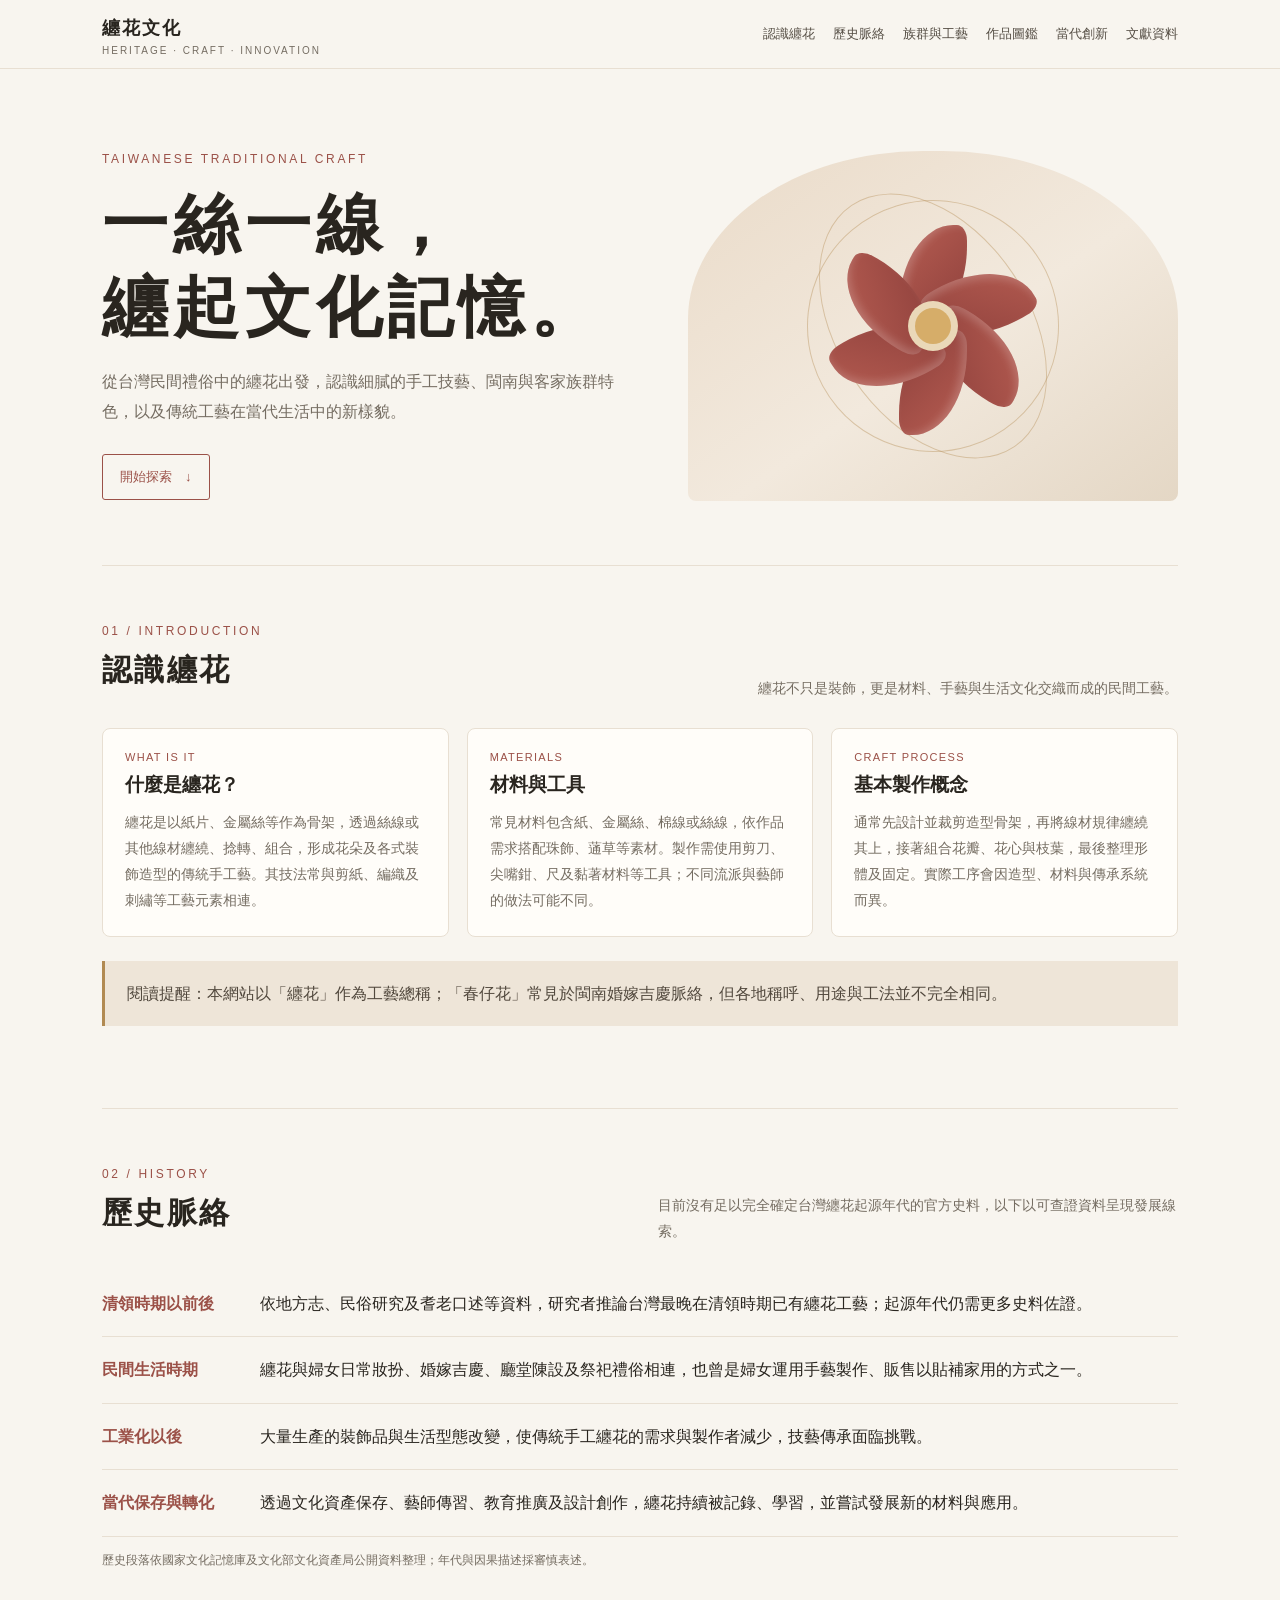
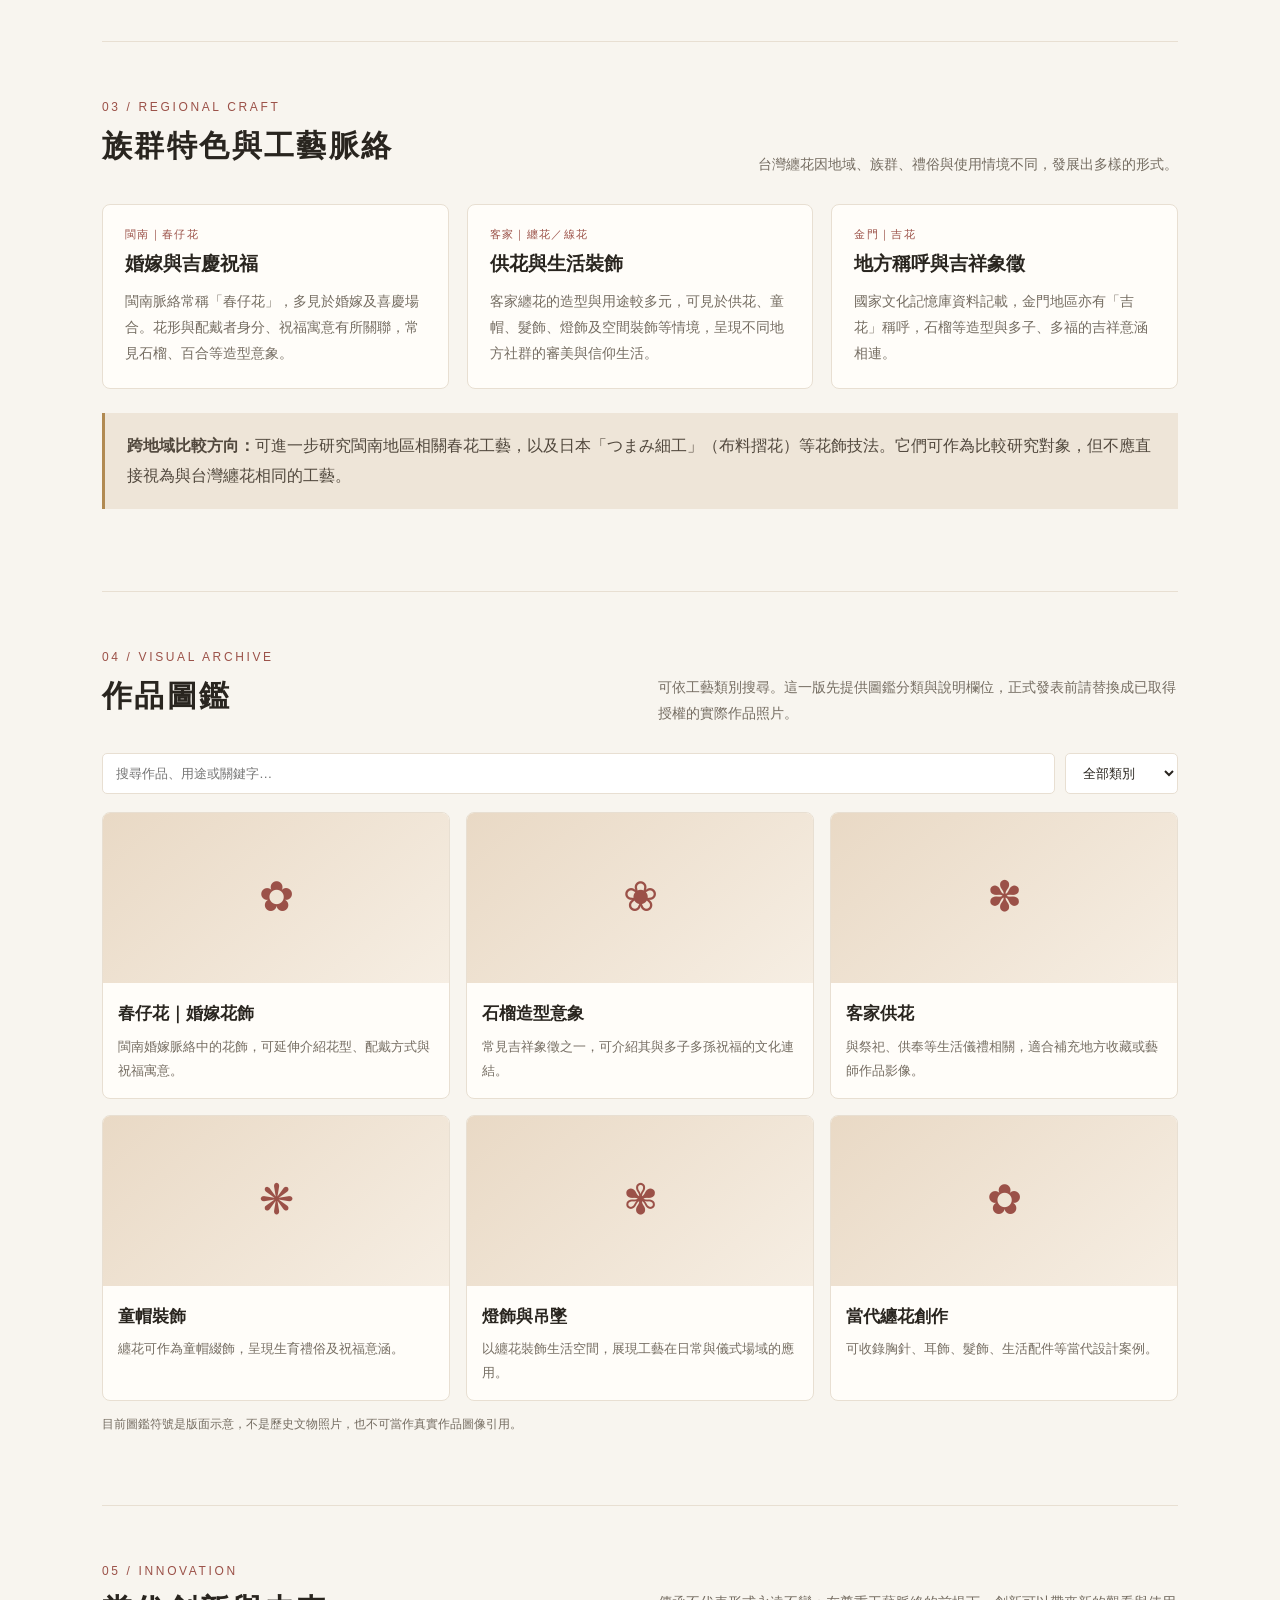
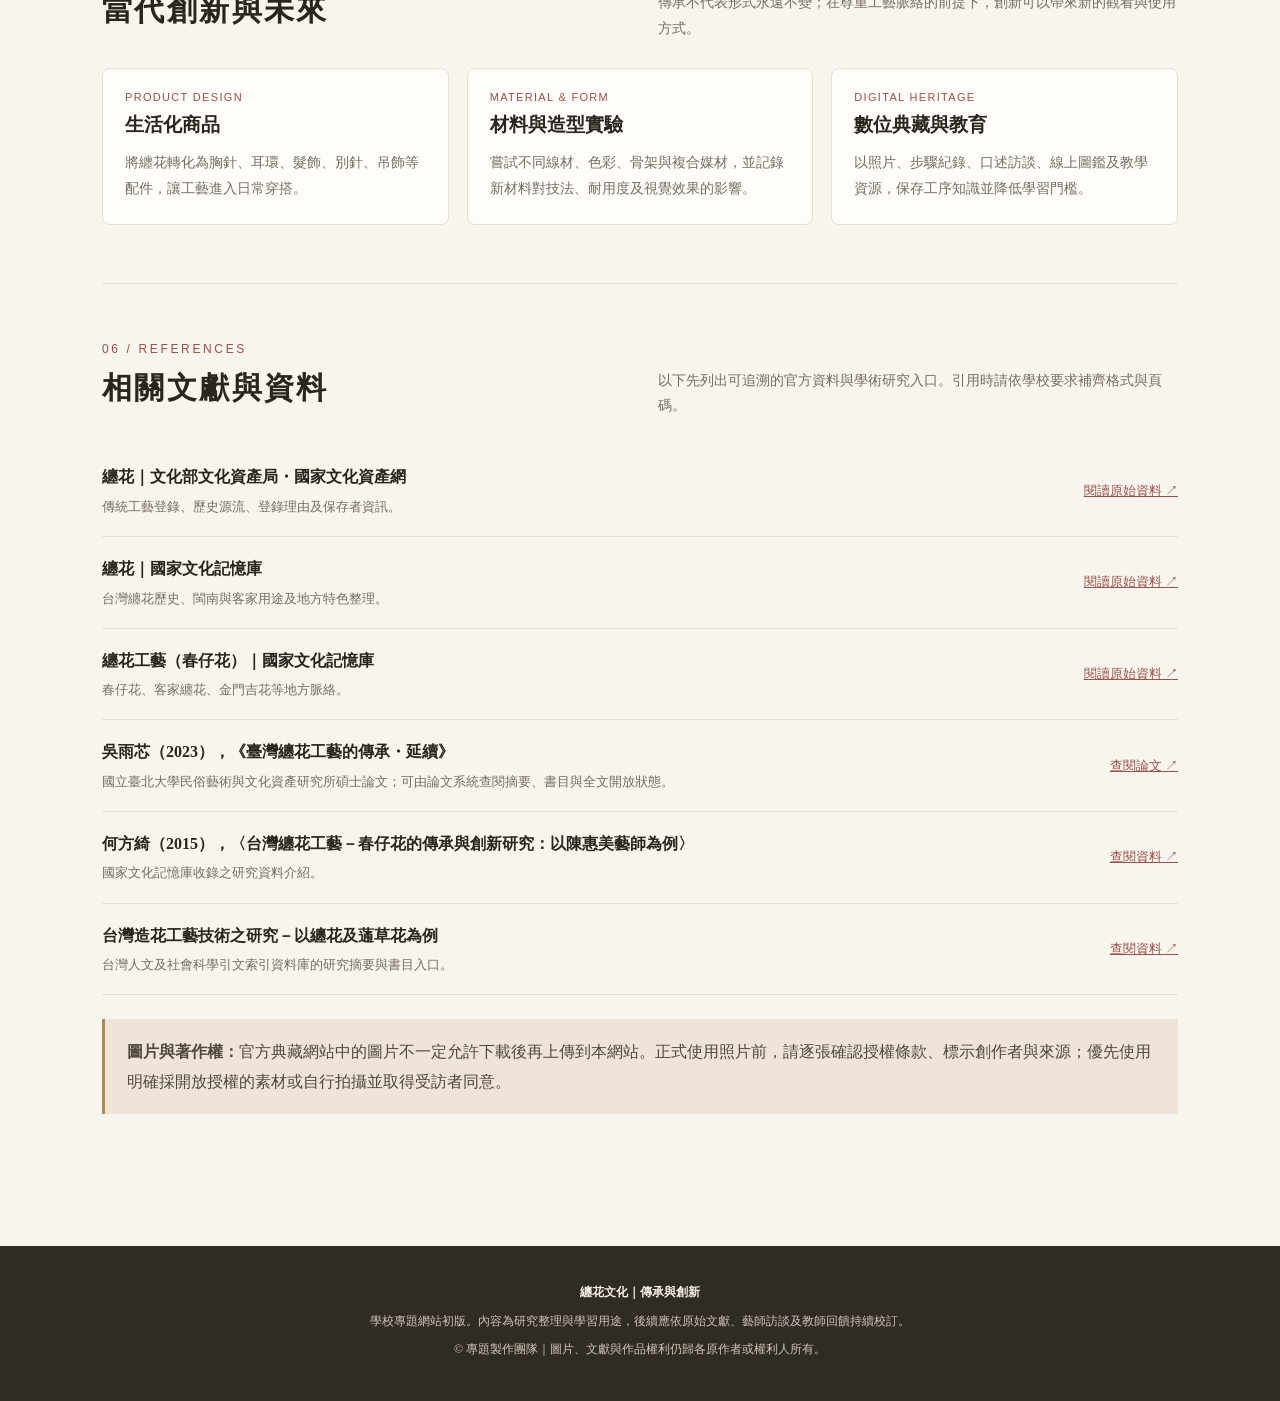
==== index.html @ de2c1e5a "Add files via upload" ====
<!DOCTYPE html>
<html lang="zh-Hant">
<head>
<meta charset="UTF-8">
<meta name="viewport" content="width=device-width, initial-scale=1">
<meta name="description" content="認識台灣纏花工藝：歷史、族群特色、工法、當代創新與研究文獻。">
<title>纏花文化｜傳承與創新</title>
<style>
:root{--ink:#29251f;--muted:#756d62;--paper:#f8f5ef;--card:#fffdf9;--line:#e8dfd2;--red:#9b5148;--gold:#b18a52;--sage:#78816b}
*{box-sizing:border-box}html{scroll-behavior:smooth}body{margin:0;background:var(--paper);color:var(--ink);font-family:"Noto Serif TC","PingFang TC","Microsoft JhengHei",serif;line-height:1.85}
a{color:inherit}header{position:sticky;top:0;background:#f8f5efed;backdrop-filter:blur(12px);border-bottom:1px solid var(--line);z-index:5}
.nav{max-width:1120px;margin:auto;padding:12px 22px;display:flex;align-items:center;justify-content:space-between;gap:18px}.brand{font-size:18px;font-weight:700;letter-spacing:.12em}.brand small{display:block;font:10px Arial,sans-serif;letter-spacing:.2em;color:var(--muted)}
nav{display:flex;gap:18px;flex-wrap:wrap}nav a{text-decoration:none;font:13px "Microsoft JhengHei",sans-serif;color:#554e44}nav a:hover{color:var(--red)}
main{max-width:1120px;margin:auto;padding:0 22px}.hero{padding:82px 0 64px;display:grid;grid-template-columns:1.05fr .95fr;gap:44px;align-items:center}
.eyebrow{color:var(--red);letter-spacing:.22em;font:12px Arial,sans-serif}.hero h1{font-size:clamp(38px,6vw,66px);line-height:1.25;letter-spacing:.08em;margin:18px 0}.hero p{max-width:560px;color:var(--muted);font-size:16px}.hero-art{min-height:350px;border-radius:48% 48% 8px 8px;background:linear-gradient(145deg,#eadbc9,#f2e9dd 55%,#e4d7c5);display:grid;place-items:center;overflow:hidden;position:relative}
.hero-art:before,.hero-art:after{content:"";position:absolute;border:1px solid #b18a5266;border-radius:50%;width:250px;height:250px;transform:rotate(28deg)}.hero-art:after{width:190px;height:290px;transform:rotate(-34deg)}
.flower{position:relative;width:210px;height:210px;z-index:1}.petal{position:absolute;width:68px;height:105px;left:71px;top:4px;border-radius:80% 15% 80% 15%;background:linear-gradient(135deg,#b75d52,#8c3f3b);transform-origin:50% 100%;box-shadow:inset 5px 0 8px #ffffff30}.petal:nth-child(2){transform:rotate(60deg)}.petal:nth-child(3){transform:rotate(120deg)}.petal:nth-child(4){transform:rotate(180deg)}.petal:nth-child(5){transform:rotate(240deg)}.petal:nth-child(6){transform:rotate(300deg)}.center{position:absolute;width:36px;height:36px;border-radius:50%;background:#d6ad69;left:87px;top:87px;box-shadow:0 0 0 7px #ead8b8}
section{padding:58px 0;border-top:1px solid var(--line)}.section-head{display:flex;justify-content:space-between;align-items:end;gap:20px;margin-bottom:26px}.section-head h2{font-size:30px;letter-spacing:.08em;margin:4px 0}.section-head p{color:var(--muted);margin:0;max-width:520px;font-size:14px}
.grid{display:grid;grid-template-columns:repeat(3,1fr);gap:18px}.card{background:var(--card);border:1px solid var(--line);padding:22px;border-radius:8px}.card h3{margin:4px 0 8px;font-size:19px}.card p{margin:0;color:var(--muted);font-size:14px}.tag{font:11px Arial,sans-serif;color:var(--red);letter-spacing:.12em}
.callout{background:#eee5d8;border-left:3px solid var(--gold);padding:18px 22px;margin:24px 0;color:#51483d}
.timeline{display:grid;grid-template-columns:140px 1fr;gap:18px;padding:18px 0;border-bottom:1px solid var(--line)}.timeline b{color:var(--red)}
.toolbar{display:flex;gap:10px;flex-wrap:wrap;margin:18px 0}.toolbar input,.toolbar select{padding:11px 13px;border:1px solid var(--line);background:white;border-radius:5px;font:14px inherit;color:var(--ink)}.toolbar input{flex:1;min-width:220px}
.gallery{display:grid;grid-template-columns:repeat(3,1fr);gap:16px}.gallery-item{background:var(--card);border:1px solid var(--line);border-radius:8px;overflow:hidden}.gallery-visual{height:170px;background:linear-gradient(140deg,#e9d9c5,#f6eee3);display:grid;place-items:center;color:#9b5148;font-size:42px}.gallery-item div:last-child{padding:15px}.gallery-item h3{font-size:17px;margin:0 0 5px}.gallery-item p{font-size:13px;color:var(--muted);margin:0}.gallery-item[hidden]{display:none}
.resource{display:flex;justify-content:space-between;gap:20px;align-items:center;padding:17px 0;border-bottom:1px solid var(--line)}.resource p{margin:3px 0 0;color:var(--muted);font-size:13px}.resource a{white-space:nowrap;color:var(--red);font-size:13px}
footer{background:#302b25;color:#f7f0e5;margin-top:50px;padding:35px 22px;text-align:center;font-size:12px}footer p{max-width:800px;margin:6px auto;color:#d0c5b7}
.button{display:inline-block;padding:10px 17px;border:1px solid var(--red);color:var(--red);text-decoration:none;border-radius:3px;font-size:13px;margin-top:12px}.note{font-size:12px;color:var(--muted)}
@media(max-width:760px){.nav{align-items:flex-start;flex-direction:column}nav{gap:10px}.hero{grid-template-columns:1fr;padding:52px 0}.hero-art{min-height:260px}.grid,.gallery{grid-template-columns:1fr}.section-head{display:block}.timeline{grid-template-columns:1fr;gap:2px}}
</style>
</head>
<body>
<header><div class="nav"><div class="brand">纏花文化<small>HERITAGE · CRAFT · INNOVATION</small></div><nav>
<a href="#about">認識纏花</a><a href="#history">歷史脈絡</a><a href="#craft">族群與工藝</a><a href="#gallery">作品圖鑑</a><a href="#future">當代創新</a><a href="#resources">文獻資料</a>
</nav></div></header>
<main>
<div class="hero">
<div><div class="eyebrow">TAIWANESE TRADITIONAL CRAFT</div><h1>一絲一線，<br>纏起文化記憶。</h1><p>從台灣民間禮俗中的纏花出發，認識細膩的手工技藝、閩南與客家族群特色，以及傳統工藝在當代生活中的新樣貌。</p><a class="button" href="#about">開始探索　↓</a></div>
<div class="hero-art" aria-label="以花瓣造型呈現纏花意象"><div class="flower"><i class="petal"></i><i class="petal"></i><i class="petal"></i><i class="petal"></i><i class="petal"></i><i class="petal"></i><i class="center"></i></div></div>
</div>

<section id="about"><div class="section-head"><div><div class="eyebrow">01 / INTRODUCTION</div><h2>認識纏花</h2></div><p>纏花不只是裝飾，更是材料、手藝與生活文化交織而成的民間工藝。</p></div>
<div class="grid">
<article class="card"><div class="tag">WHAT IS IT</div><h3>什麼是纏花？</h3><p>纏花是以紙片、金屬絲等作為骨架，透過絲線或其他線材纏繞、捻轉、組合，形成花朵及各式裝飾造型的傳統手工藝。其技法常與剪紙、編織及刺繡等工藝元素相連。</p></article>
<article class="card"><div class="tag">MATERIALS</div><h3>材料與工具</h3><p>常見材料包含紙、金屬絲、棉線或絲線，依作品需求搭配珠飾、蓪草等素材。製作需使用剪刀、尖嘴鉗、尺及黏著材料等工具；不同流派與藝師的做法可能不同。</p></article>
<article class="card"><div class="tag">CRAFT PROCESS</div><h3>基本製作概念</h3><p>通常先設計並裁剪造型骨架，再將線材規律纏繞其上，接著組合花瓣、花心與枝葉，最後整理形體及固定。實際工序會因造型、材料與傳承系統而異。</p></article>
</div><div class="callout">閱讀提醒：本網站以「纏花」作為工藝總稱；「春仔花」常見於閩南婚嫁吉慶脈絡，但各地稱呼、用途與工法並不完全相同。</div>
</section>

<section id="history"><div class="section-head"><div><div class="eyebrow">02 / HISTORY</div><h2>歷史脈絡</h2></div><p>目前沒有足以完全確定台灣纏花起源年代的官方史料，以下以可查證資料呈現發展線索。</p></div>
<div class="timeline"><b>清領時期以前後</b><div>依地方志、民俗研究及耆老口述等資料，研究者推論台灣最晚在清領時期已有纏花工藝；起源年代仍需更多史料佐證。</div></div>
<div class="timeline"><b>民間生活時期</b><div>纏花與婦女日常妝扮、婚嫁吉慶、廳堂陳設及祭祀禮俗相連，也曾是婦女運用手藝製作、販售以貼補家用的方式之一。</div></div>
<div class="timeline"><b>工業化以後</b><div>大量生產的裝飾品與生活型態改變，使傳統手工纏花的需求與製作者減少，技藝傳承面臨挑戰。</div></div>
<div class="timeline"><b>當代保存與轉化</b><div>透過文化資產保存、藝師傳習、教育推廣及設計創作，纏花持續被記錄、學習，並嘗試發展新的材料與應用。</div></div>
<p class="note">歷史段落依國家文化記憶庫及文化部文化資產局公開資料整理；年代與因果描述採審慎表述。</p>
</section>

<section id="craft"><div class="section-head"><div><div class="eyebrow">03 / REGIONAL CRAFT</div><h2>族群特色與工藝脈絡</h2></div><p>台灣纏花因地域、族群、禮俗與使用情境不同，發展出多樣的形式。</p></div>
<div class="grid">
<article class="card"><div class="tag">閩南｜春仔花</div><h3>婚嫁與吉慶祝福</h3><p>閩南脈絡常稱「春仔花」，多見於婚嫁及喜慶場合。花形與配戴者身分、祝福寓意有所關聯，常見石榴、百合等造型意象。</p></article>
<article class="card"><div class="tag">客家｜纏花／線花</div><h3>供花與生活裝飾</h3><p>客家纏花的造型與用途較多元，可見於供花、童帽、髮飾、燈飾及空間裝飾等情境，呈現不同地方社群的審美與信仰生活。</p></article>
<article class="card"><div class="tag">金門｜吉花</div><h3>地方稱呼與吉祥象徵</h3><p>國家文化記憶庫資料記載，金門地區亦有「吉花」稱呼，石榴等造型與多子、多福的吉祥意涵相連。</p></article>
</div>
<div class="callout"><b>跨地域比較方向：</b>可進一步研究閩南地區相關春花工藝，以及日本「つまみ細工」（布料摺花）等花飾技法。它們可作為比較研究對象，但不應直接視為與台灣纏花相同的工藝。</div>
</section>

<section id="gallery"><div class="section-head"><div><div class="eyebrow">04 / VISUAL ARCHIVE</div><h2>作品圖鑑</h2></div><p>可依工藝類別搜尋。這一版先提供圖鑑分類與說明欄位，正式發表前請替換成已取得授權的實際作品照片。</p></div>
<div class="toolbar"><input id="search" type="search" placeholder="搜尋作品、用途或關鍵字…" aria-label="搜尋圖鑑"><select id="filter" aria-label="依類別篩選"><option value="all">全部類別</option><option value="閩南">閩南春仔花</option><option value="客家">客家纏花</option><option value="現代">當代創作</option></select></div>
<div class="gallery" id="galleryList">
<article class="gallery-item" data-category="閩南"><div class="gallery-visual">✿</div><div><h3>春仔花｜婚嫁花飾</h3><p>閩南婚嫁脈絡中的花飾，可延伸介紹花型、配戴方式與祝福寓意。</p></div></article>
<article class="gallery-item" data-category="閩南"><div class="gallery-visual">❀</div><div><h3>石榴造型意象</h3><p>常見吉祥象徵之一，可介紹其與多子多孫祝福的文化連結。</p></div></article>
<article class="gallery-item" data-category="客家"><div class="gallery-visual">✽</div><div><h3>客家供花</h3><p>與祭祀、供奉等生活儀禮相關，適合補充地方收藏或藝師作品影像。</p></div></article>
<article class="gallery-item" data-category="客家"><div class="gallery-visual">❋</div><div><h3>童帽裝飾</h3><p>纏花可作為童帽綴飾，呈現生育禮俗及祝福意涵。</p></div></article>
<article class="gallery-item" data-category="客家"><div class="gallery-visual">✾</div><div><h3>燈飾與吊墜</h3><p>以纏花裝飾生活空間，展現工藝在日常與儀式場域的應用。</p></div></article>
<article class="gallery-item" data-category="現代"><div class="gallery-visual">✿</div><div><h3>當代纏花創作</h3><p>可收錄胸針、耳飾、髮飾、生活配件等當代設計案例。</p></div></article>
</div><p class="note">目前圖鑑符號是版面示意，不是歷史文物照片，也不可當作真實作品圖像引用。</p>
</section>

<section id="future"><div class="section-head"><div><div class="eyebrow">05 / INNOVATION</div><h2>當代創新與未來</h2></div><p>傳承不代表形式永遠不變；在尊重工藝脈絡的前提下，創新可以帶來新的觀看與使用方式。</p></div>
<div class="grid">
<article class="card"><div class="tag">PRODUCT DESIGN</div><h3>生活化商品</h3><p>將纏花轉化為胸針、耳環、髮飾、別針、吊飾等配件，讓工藝進入日常穿搭。</p></article>
<article class="card"><div class="tag">MATERIAL & FORM</div><h3>材料與造型實驗</h3><p>嘗試不同線材、色彩、骨架與複合媒材，並記錄新材料對技法、耐用度及視覺效果的影響。</p></article>
<article class="card"><div class="tag">DIGITAL HERITAGE</div><h3>數位典藏與教育</h3><p>以照片、步驟紀錄、口述訪談、線上圖鑑及教學資源，保存工序知識並降低學習門檻。</p></article>
</div>
</section>

<section id="resources"><div class="section-head"><div><div class="eyebrow">06 / REFERENCES</div><h2>相關文獻與資料</h2></div><p>以下先列出可追溯的官方資料與學術研究入口。引用時請依學校要求補齊格式與頁碼。</p></div>
<div class="resource"><div><b>纏花｜文化部文化資產局・國家文化資產網</b><p>傳統工藝登錄、歷史源流、登錄理由及保存者資訊。</p></div><a href="https://nchdb.boch.gov.tw/assets/overview/traditionalCraft/20200106000003" target="_blank" rel="noopener">閱讀原始資料 ↗</a></div>
<div class="resource"><div><b>纏花｜國家文化記憶庫</b><p>台灣纏花歷史、閩南與客家用途及地方特色整理。</p></div><a href="https://tcmb.culture.tw/zh-tw/detail?id=20200813000003&indexCode=BOCH_CountryCulture_42" target="_blank" rel="noopener">閱讀原始資料 ↗</a></div>
<div class="resource"><div><b>纏花工藝（春仔花）｜國家文化記憶庫</b><p>春仔花、客家纏花、金門吉花等地方脈絡。</p></div><a href="https://tcmb.culture.tw/zh-tw/detail?id=20100526000005&indexCode=BOCH_CountryCulture_42" target="_blank" rel="noopener">閱讀原始資料 ↗</a></div>
<div class="resource"><div><b>吳雨芯（2023），《臺灣纏花工藝的傳承・延續》</b><p>國立臺北大學民俗藝術與文化資產研究所碩士論文；可由論文系統查閱摘要、書目與全文開放狀態。</p></div><a href="https://ndltd.ncl.edu.tw/cgi-bin/gs32/gsweb.cgi/login?o=dnclcdr&s=id%3D%22111NTPU0548005%22.&searchmode=basic" target="_blank" rel="noopener">查閱論文 ↗</a></div>
<div class="resource"><div><b>何方綺（2015），〈台灣纏花工藝－春仔花的傳承與創新研究：以陳惠美藝師為例〉</b><p>國家文化記憶庫收錄之研究資料介紹。</p></div><a href="https://tcmb.culture.tw/zh-tw/detail?id=283078&indexCode=Culture_Object" target="_blank" rel="noopener">查閱資料 ↗</a></div>
<div class="resource"><div><b>台灣造花工藝技術之研究－以纏花及蓪草花為例</b><p>台灣人文及社會科學引文索引資料庫的研究摘要與書目入口。</p></div><a href="https://tci.ncl.edu.tw/cgi-bin/gs32/gsweb.cgi?o=dnclresource&s=id%3D%22110TTU05785011%22.&searchmode=basic&tcihsspage=tcisearch_opt1_search" target="_blank" rel="noopener">查閱資料 ↗</a></div>
<div class="callout"><b>圖片與著作權：</b>官方典藏網站中的圖片不一定允許下載後再上傳到本網站。正式使用照片前，請逐張確認授權條款、標示創作者與來源；優先使用明確採開放授權的素材或自行拍攝並取得受訪者同意。</div>
</section>
</main>
<footer><b>纏花文化｜傳承與創新</b><p>學校專題網站初版。內容為研究整理與學習用途，後續應依原始文獻、藝師訪談及教師回饋持續校訂。</p><p>© 專題製作團隊｜圖片、文獻與作品權利仍歸各原作者或權利人所有。</p></footer>
<script>
const search=document.getElementById('search'),filter=document.getElementById('filter');
function update(){const q=search.value.trim().toLowerCase(),f=filter.value;document.querySelectorAll('.gallery-item').forEach(card=>{const ok=(f==='all'||card.dataset.category===f)&&card.innerText.toLowerCase().includes(q);card.hidden=!ok;});}
search.addEventListener('input',update);filter.addEventListener('change',update);
</script>
</body></html>
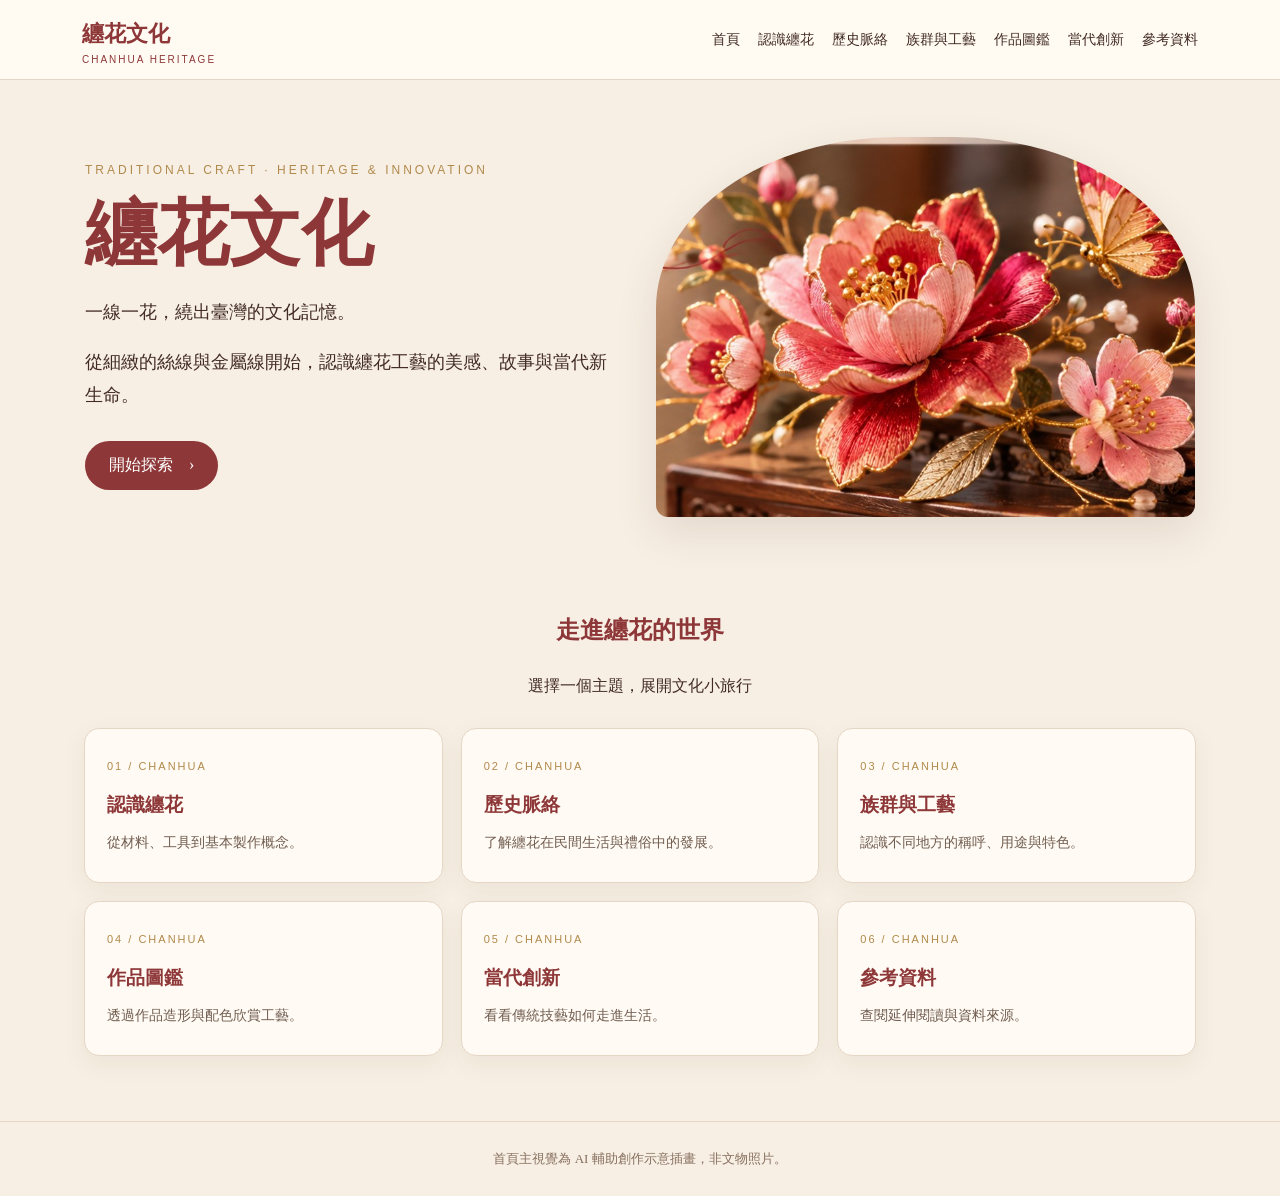
==== commit 9d2ef4e2: "Add files via upload" ====
--- a/index.html
+++ b/index.html
@@ -1,101 +1 @@
-<!DOCTYPE html>
-<html lang="zh-Hant">
-<head>
-<meta charset="UTF-8">
-<meta name="viewport" content="width=device-width, initial-scale=1">
-<meta name="description" content="認識台灣纏花工藝：歷史、族群特色、工法、當代創新與研究文獻。">
-<title>纏花文化｜傳承與創新</title>
-<style>
-:root{--ink:#29251f;--muted:#756d62;--paper:#f8f5ef;--card:#fffdf9;--line:#e8dfd2;--red:#9b5148;--gold:#b18a52;--sage:#78816b}
-*{box-sizing:border-box}html{scroll-behavior:smooth}body{margin:0;background:var(--paper);color:var(--ink);font-family:"Noto Serif TC","PingFang TC","Microsoft JhengHei",serif;line-height:1.85}
-a{color:inherit}header{position:sticky;top:0;background:#f8f5efed;backdrop-filter:blur(12px);border-bottom:1px solid var(--line);z-index:5}
-.nav{max-width:1120px;margin:auto;padding:12px 22px;display:flex;align-items:center;justify-content:space-between;gap:18px}.brand{font-size:18px;font-weight:700;letter-spacing:.12em}.brand small{display:block;font:10px Arial,sans-serif;letter-spacing:.2em;color:var(--muted)}
-nav{display:flex;gap:18px;flex-wrap:wrap}nav a{text-decoration:none;font:13px "Microsoft JhengHei",sans-serif;color:#554e44}nav a:hover{color:var(--red)}
-main{max-width:1120px;margin:auto;padding:0 22px}.hero{padding:82px 0 64px;display:grid;grid-template-columns:1.05fr .95fr;gap:44px;align-items:center}
-.eyebrow{color:var(--red);letter-spacing:.22em;font:12px Arial,sans-serif}.hero h1{font-size:clamp(38px,6vw,66px);line-height:1.25;letter-spacing:.08em;margin:18px 0}.hero p{max-width:560px;color:var(--muted);font-size:16px}.hero-art{min-height:350px;border-radius:48% 48% 8px 8px;background:linear-gradient(145deg,#eadbc9,#f2e9dd 55%,#e4d7c5);display:grid;place-items:center;overflow:hidden;position:relative}
-.hero-art:before,.hero-art:after{content:"";position:absolute;border:1px solid #b18a5266;border-radius:50%;width:250px;height:250px;transform:rotate(28deg)}.hero-art:after{width:190px;height:290px;transform:rotate(-34deg)}
-.flower{position:relative;width:210px;height:210px;z-index:1}.petal{position:absolute;width:68px;height:105px;left:71px;top:4px;border-radius:80% 15% 80% 15%;background:linear-gradient(135deg,#b75d52,#8c3f3b);transform-origin:50% 100%;box-shadow:inset 5px 0 8px #ffffff30}.petal:nth-child(2){transform:rotate(60deg)}.petal:nth-child(3){transform:rotate(120deg)}.petal:nth-child(4){transform:rotate(180deg)}.petal:nth-child(5){transform:rotate(240deg)}.petal:nth-child(6){transform:rotate(300deg)}.center{position:absolute;width:36px;height:36px;border-radius:50%;background:#d6ad69;left:87px;top:87px;box-shadow:0 0 0 7px #ead8b8}
-section{padding:58px 0;border-top:1px solid var(--line)}.section-head{display:flex;justify-content:space-between;align-items:end;gap:20px;margin-bottom:26px}.section-head h2{font-size:30px;letter-spacing:.08em;margin:4px 0}.section-head p{color:var(--muted);margin:0;max-width:520px;font-size:14px}
-.grid{display:grid;grid-template-columns:repeat(3,1fr);gap:18px}.card{background:var(--card);border:1px solid var(--line);padding:22px;border-radius:8px}.card h3{margin:4px 0 8px;font-size:19px}.card p{margin:0;color:var(--muted);font-size:14px}.tag{font:11px Arial,sans-serif;color:var(--red);letter-spacing:.12em}
-.callout{background:#eee5d8;border-left:3px solid var(--gold);padding:18px 22px;margin:24px 0;color:#51483d}
-.timeline{display:grid;grid-template-columns:140px 1fr;gap:18px;padding:18px 0;border-bottom:1px solid var(--line)}.timeline b{color:var(--red)}
-.toolbar{display:flex;gap:10px;flex-wrap:wrap;margin:18px 0}.toolbar input,.toolbar select{padding:11px 13px;border:1px solid var(--line);background:white;border-radius:5px;font:14px inherit;color:var(--ink)}.toolbar input{flex:1;min-width:220px}
-.gallery{display:grid;grid-template-columns:repeat(3,1fr);gap:16px}.gallery-item{background:var(--card);border:1px solid var(--line);border-radius:8px;overflow:hidden}.gallery-visual{height:170px;background:linear-gradient(140deg,#e9d9c5,#f6eee3);display:grid;place-items:center;color:#9b5148;font-size:42px}.gallery-item div:last-child{padding:15px}.gallery-item h3{font-size:17px;margin:0 0 5px}.gallery-item p{font-size:13px;color:var(--muted);margin:0}.gallery-item[hidden]{display:none}
-.resource{display:flex;justify-content:space-between;gap:20px;align-items:center;padding:17px 0;border-bottom:1px solid var(--line)}.resource p{margin:3px 0 0;color:var(--muted);font-size:13px}.resource a{white-space:nowrap;color:var(--red);font-size:13px}
-footer{background:#302b25;color:#f7f0e5;margin-top:50px;padding:35px 22px;text-align:center;font-size:12px}footer p{max-width:800px;margin:6px auto;color:#d0c5b7}
-.button{display:inline-block;padding:10px 17px;border:1px solid var(--red);color:var(--red);text-decoration:none;border-radius:3px;font-size:13px;margin-top:12px}.note{font-size:12px;color:var(--muted)}
-@media(max-width:760px){.nav{align-items:flex-start;flex-direction:column}nav{gap:10px}.hero{grid-template-columns:1fr;padding:52px 0}.hero-art{min-height:260px}.grid,.gallery{grid-template-columns:1fr}.section-head{display:block}.timeline{grid-template-columns:1fr;gap:2px}}
-</style>
-</head>
-<body>
-<header><div class="nav"><div class="brand">纏花文化<small>HERITAGE · CRAFT · INNOVATION</small></div><nav>
-<a href="#about">認識纏花</a><a href="#history">歷史脈絡</a><a href="#craft">族群與工藝</a><a href="#gallery">作品圖鑑</a><a href="#future">當代創新</a><a href="#resources">文獻資料</a>
-</nav></div></header>
-<main>
-<div class="hero">
-<div><div class="eyebrow">TAIWANESE TRADITIONAL CRAFT</div><h1>一絲一線，<br>纏起文化記憶。</h1><p>從台灣民間禮俗中的纏花出發，認識細膩的手工技藝、閩南與客家族群特色，以及傳統工藝在當代生活中的新樣貌。</p><a class="button" href="#about">開始探索　↓</a></div>
-<div class="hero-art" aria-label="以花瓣造型呈現纏花意象"><div class="flower"><i class="petal"></i><i class="petal"></i><i class="petal"></i><i class="petal"></i><i class="petal"></i><i class="petal"></i><i class="center"></i></div></div>
-</div>
-
-<section id="about"><div class="section-head"><div><div class="eyebrow">01 / INTRODUCTION</div><h2>認識纏花</h2></div><p>纏花不只是裝飾，更是材料、手藝與生活文化交織而成的民間工藝。</p></div>
-<div class="grid">
-<article class="card"><div class="tag">WHAT IS IT</div><h3>什麼是纏花？</h3><p>纏花是以紙片、金屬絲等作為骨架，透過絲線或其他線材纏繞、捻轉、組合，形成花朵及各式裝飾造型的傳統手工藝。其技法常與剪紙、編織及刺繡等工藝元素相連。</p></article>
-<article class="card"><div class="tag">MATERIALS</div><h3>材料與工具</h3><p>常見材料包含紙、金屬絲、棉線或絲線，依作品需求搭配珠飾、蓪草等素材。製作需使用剪刀、尖嘴鉗、尺及黏著材料等工具；不同流派與藝師的做法可能不同。</p></article>
-<article class="card"><div class="tag">CRAFT PROCESS</div><h3>基本製作概念</h3><p>通常先設計並裁剪造型骨架，再將線材規律纏繞其上，接著組合花瓣、花心與枝葉，最後整理形體及固定。實際工序會因造型、材料與傳承系統而異。</p></article>
-</div><div class="callout">閱讀提醒：本網站以「纏花」作為工藝總稱；「春仔花」常見於閩南婚嫁吉慶脈絡，但各地稱呼、用途與工法並不完全相同。</div>
-</section>
-
-<section id="history"><div class="section-head"><div><div class="eyebrow">02 / HISTORY</div><h2>歷史脈絡</h2></div><p>目前沒有足以完全確定台灣纏花起源年代的官方史料，以下以可查證資料呈現發展線索。</p></div>
-<div class="timeline"><b>清領時期以前後</b><div>依地方志、民俗研究及耆老口述等資料，研究者推論台灣最晚在清領時期已有纏花工藝；起源年代仍需更多史料佐證。</div></div>
-<div class="timeline"><b>民間生活時期</b><div>纏花與婦女日常妝扮、婚嫁吉慶、廳堂陳設及祭祀禮俗相連，也曾是婦女運用手藝製作、販售以貼補家用的方式之一。</div></div>
-<div class="timeline"><b>工業化以後</b><div>大量生產的裝飾品與生活型態改變，使傳統手工纏花的需求與製作者減少，技藝傳承面臨挑戰。</div></div>
-<div class="timeline"><b>當代保存與轉化</b><div>透過文化資產保存、藝師傳習、教育推廣及設計創作，纏花持續被記錄、學習，並嘗試發展新的材料與應用。</div></div>
-<p class="note">歷史段落依國家文化記憶庫及文化部文化資產局公開資料整理；年代與因果描述採審慎表述。</p>
-</section>
-
-<section id="craft"><div class="section-head"><div><div class="eyebrow">03 / REGIONAL CRAFT</div><h2>族群特色與工藝脈絡</h2></div><p>台灣纏花因地域、族群、禮俗與使用情境不同，發展出多樣的形式。</p></div>
-<div class="grid">
-<article class="card"><div class="tag">閩南｜春仔花</div><h3>婚嫁與吉慶祝福</h3><p>閩南脈絡常稱「春仔花」，多見於婚嫁及喜慶場合。花形與配戴者身分、祝福寓意有所關聯，常見石榴、百合等造型意象。</p></article>
-<article class="card"><div class="tag">客家｜纏花／線花</div><h3>供花與生活裝飾</h3><p>客家纏花的造型與用途較多元，可見於供花、童帽、髮飾、燈飾及空間裝飾等情境，呈現不同地方社群的審美與信仰生活。</p></article>
-<article class="card"><div class="tag">金門｜吉花</div><h3>地方稱呼與吉祥象徵</h3><p>國家文化記憶庫資料記載，金門地區亦有「吉花」稱呼，石榴等造型與多子、多福的吉祥意涵相連。</p></article>
-</div>
-<div class="callout"><b>跨地域比較方向：</b>可進一步研究閩南地區相關春花工藝，以及日本「つまみ細工」（布料摺花）等花飾技法。它們可作為比較研究對象，但不應直接視為與台灣纏花相同的工藝。</div>
-</section>
-
-<section id="gallery"><div class="section-head"><div><div class="eyebrow">04 / VISUAL ARCHIVE</div><h2>作品圖鑑</h2></div><p>可依工藝類別搜尋。這一版先提供圖鑑分類與說明欄位，正式發表前請替換成已取得授權的實際作品照片。</p></div>
-<div class="toolbar"><input id="search" type="search" placeholder="搜尋作品、用途或關鍵字…" aria-label="搜尋圖鑑"><select id="filter" aria-label="依類別篩選"><option value="all">全部類別</option><option value="閩南">閩南春仔花</option><option value="客家">客家纏花</option><option value="現代">當代創作</option></select></div>
-<div class="gallery" id="galleryList">
-<article class="gallery-item" data-category="閩南"><div class="gallery-visual">✿</div><div><h3>春仔花｜婚嫁花飾</h3><p>閩南婚嫁脈絡中的花飾，可延伸介紹花型、配戴方式與祝福寓意。</p></div></article>
-<article class="gallery-item" data-category="閩南"><div class="gallery-visual">❀</div><div><h3>石榴造型意象</h3><p>常見吉祥象徵之一，可介紹其與多子多孫祝福的文化連結。</p></div></article>
-<article class="gallery-item" data-category="客家"><div class="gallery-visual">✽</div><div><h3>客家供花</h3><p>與祭祀、供奉等生活儀禮相關，適合補充地方收藏或藝師作品影像。</p></div></article>
-<article class="gallery-item" data-category="客家"><div class="gallery-visual">❋</div><div><h3>童帽裝飾</h3><p>纏花可作為童帽綴飾，呈現生育禮俗及祝福意涵。</p></div></article>
-<article class="gallery-item" data-category="客家"><div class="gallery-visual">✾</div><div><h3>燈飾與吊墜</h3><p>以纏花裝飾生活空間，展現工藝在日常與儀式場域的應用。</p></div></article>
-<article class="gallery-item" data-category="現代"><div class="gallery-visual">✿</div><div><h3>當代纏花創作</h3><p>可收錄胸針、耳飾、髮飾、生活配件等當代設計案例。</p></div></article>
-</div><p class="note">目前圖鑑符號是版面示意，不是歷史文物照片，也不可當作真實作品圖像引用。</p>
-</section>
-
-<section id="future"><div class="section-head"><div><div class="eyebrow">05 / INNOVATION</div><h2>當代創新與未來</h2></div><p>傳承不代表形式永遠不變；在尊重工藝脈絡的前提下，創新可以帶來新的觀看與使用方式。</p></div>
-<div class="grid">
-<article class="card"><div class="tag">PRODUCT DESIGN</div><h3>生活化商品</h3><p>將纏花轉化為胸針、耳環、髮飾、別針、吊飾等配件，讓工藝進入日常穿搭。</p></article>
-<article class="card"><div class="tag">MATERIAL & FORM</div><h3>材料與造型實驗</h3><p>嘗試不同線材、色彩、骨架與複合媒材，並記錄新材料對技法、耐用度及視覺效果的影響。</p></article>
-<article class="card"><div class="tag">DIGITAL HERITAGE</div><h3>數位典藏與教育</h3><p>以照片、步驟紀錄、口述訪談、線上圖鑑及教學資源，保存工序知識並降低學習門檻。</p></article>
-</div>
-</section>
-
-<section id="resources"><div class="section-head"><div><div class="eyebrow">06 / REFERENCES</div><h2>相關文獻與資料</h2></div><p>以下先列出可追溯的官方資料與學術研究入口。引用時請依學校要求補齊格式與頁碼。</p></div>
-<div class="resource"><div><b>纏花｜文化部文化資產局・國家文化資產網</b><p>傳統工藝登錄、歷史源流、登錄理由及保存者資訊。</p></div><a href="https://nchdb.boch.gov.tw/assets/overview/traditionalCraft/20200106000003" target="_blank" rel="noopener">閱讀原始資料 ↗</a></div>
-<div class="resource"><div><b>纏花｜國家文化記憶庫</b><p>台灣纏花歷史、閩南與客家用途及地方特色整理。</p></div><a href="https://tcmb.culture.tw/zh-tw/detail?id=20200813000003&indexCode=BOCH_CountryCulture_42" target="_blank" rel="noopener">閱讀原始資料 ↗</a></div>
-<div class="resource"><div><b>纏花工藝（春仔花）｜國家文化記憶庫</b><p>春仔花、客家纏花、金門吉花等地方脈絡。</p></div><a href="https://tcmb.culture.tw/zh-tw/detail?id=20100526000005&indexCode=BOCH_CountryCulture_42" target="_blank" rel="noopener">閱讀原始資料 ↗</a></div>
-<div class="resource"><div><b>吳雨芯（2023），《臺灣纏花工藝的傳承・延續》</b><p>國立臺北大學民俗藝術與文化資產研究所碩士論文；可由論文系統查閱摘要、書目與全文開放狀態。</p></div><a href="https://ndltd.ncl.edu.tw/cgi-bin/gs32/gsweb.cgi/login?o=dnclcdr&s=id%3D%22111NTPU0548005%22.&searchmode=basic" target="_blank" rel="noopener">查閱論文 ↗</a></div>
-<div class="resource"><div><b>何方綺（2015），〈台灣纏花工藝－春仔花的傳承與創新研究：以陳惠美藝師為例〉</b><p>國家文化記憶庫收錄之研究資料介紹。</p></div><a href="https://tcmb.culture.tw/zh-tw/detail?id=283078&indexCode=Culture_Object" target="_blank" rel="noopener">查閱資料 ↗</a></div>
-<div class="resource"><div><b>台灣造花工藝技術之研究－以纏花及蓪草花為例</b><p>台灣人文及社會科學引文索引資料庫的研究摘要與書目入口。</p></div><a href="https://tci.ncl.edu.tw/cgi-bin/gs32/gsweb.cgi?o=dnclresource&s=id%3D%22110TTU05785011%22.&searchmode=basic&tcihsspage=tcisearch_opt1_search" target="_blank" rel="noopener">查閱資料 ↗</a></div>
-<div class="callout"><b>圖片與著作權：</b>官方典藏網站中的圖片不一定允許下載後再上傳到本網站。正式使用照片前，請逐張確認授權條款、標示創作者與來源；優先使用明確採開放授權的素材或自行拍攝並取得受訪者同意。</div>
-</section>
-</main>
-<footer><b>纏花文化｜傳承與創新</b><p>學校專題網站初版。內容為研究整理與學習用途，後續應依原始文獻、藝師訪談及教師回饋持續校訂。</p><p>© 專題製作團隊｜圖片、文獻與作品權利仍歸各原作者或權利人所有。</p></footer>
-<script>
-const search=document.getElementById('search'),filter=document.getElementById('filter');
-function update(){const q=search.value.trim().toLowerCase(),f=filter.value;document.querySelectorAll('.gallery-item').forEach(card=>{const ok=(f==='all'||card.dataset.category===f)&&card.innerText.toLowerCase().includes(q);card.hidden=!ok;});}
-search.addEventListener('input',update);filter.addEventListener('change',update);
-</script>
-</body></html>+<!doctype html><html lang="zh-Hant"><meta charset="utf-8"><meta name="viewport" content="width=device-width,initial-scale=1"><title>纏花文化｜傳承與創新</title><link rel="stylesheet" href="style.css"><body><header class="topbar"><div class="nav"><a class="brand" href="index.html">纏花文化<small>CHANHUA HERITAGE</small></a><nav class="links"><a href="index.html">首頁</a><a href="about.html">認識纏花</a><a href="history.html">歷史脈絡</a><a href="groups.html">族群與工藝</a><a href="gallery.html">作品圖鑑</a><a href="modern.html">當代創新</a><a href="references.html">參考資料</a></nav></div></header><main><section class="hero"><div><div class="kicker">TRADITIONAL CRAFT · HERITAGE & INNOVATION</div><h1>纏花文化</h1><p>一線一花，繞出臺灣的文化記憶。</p><p>從細緻的絲線與金屬線開始，認識纏花工藝的美感、故事與當代新生命。</p><a class="btn" href="about.html">開始探索　›</a></div><div class="hero-art"><img src="assets/hero-illustration.jpg" alt="纏花花朵藝術示意插畫"></div></section><section class="wrap"><div class="section-title"><h2>走進纏花的世界</h2><p>選擇一個主題，展開文化小旅行</p></div><div class="cards"><a class="card" href="about.html"><span class="num">01 / CHANHUA</span><h3>認識纏花</h3><p>從材料、工具到基本製作概念。</p></a><a class="card" href="history.html"><span class="num">02 / CHANHUA</span><h3>歷史脈絡</h3><p>了解纏花在民間生活與禮俗中的發展。</p></a><a class="card" href="groups.html"><span class="num">03 / CHANHUA</span><h3>族群與工藝</h3><p>認識不同地方的稱呼、用途與特色。</p></a><a class="card" href="gallery.html"><span class="num">04 / CHANHUA</span><h3>作品圖鑑</h3><p>透過作品造形與配色欣賞工藝。</p></a><a class="card" href="modern.html"><span class="num">05 / CHANHUA</span><h3>當代創新</h3><p>看看傳統技藝如何走進生活。</p></a><a class="card" href="references.html"><span class="num">06 / CHANHUA</span><h3>參考資料</h3><p>查閱延伸閱讀與資料來源。</p></a></div></section></main><footer class="footer">首頁主視覺為 AI 輔助創作示意插畫，非文物照片。</footer></body></html>
--- a/style.css
+++ b/style.css
@@ -0,0 +1 @@
+ :root{--cream:#f7efe4;--paper:#fffaf3;--ink:#422b25;--wine:#8e3738;--gold:#b18a4c;--line:#e6d6c5}*{box-sizing:border-box}body{margin:0;background:var(--cream);color:var(--ink);font-family:"Noto Serif TC","Songti TC",serif;line-height:1.8}a{color:inherit;text-decoration:none}.topbar{position:sticky;top:0;background:#fffaf3f2;border-bottom:1px solid var(--line);z-index:2}.nav{max-width:1160px;margin:auto;padding:14px 22px;display:flex;justify-content:space-between;align-items:center;gap:20px}.brand{font-size:22px;color:var(--wine);font-weight:bold;white-space:nowrap}.brand small{display:block;font:10px Arial;letter-spacing:2px}.links{display:flex;gap:18px;flex-wrap:wrap;font-size:14px}.links a:hover{color:var(--wine)}.hero{max-width:1160px;margin:32px auto;padding:25px;display:grid;grid-template-columns:1fr 1fr;gap:32px;align-items:center;min-height:420px}.kicker{color:var(--gold);font:12px Arial;letter-spacing:3px}.hero h1{font-size:clamp(44px,6vw,72px);color:var(--wine);margin:14px 0;line-height:1.2}.hero p{font-size:18px}.hero-art{height:380px;border-radius:45% 45% 12px 12px;overflow:hidden;box-shadow:0 15px 40px #603a2520}.hero-art img{width:100%;height:100%;object-fit:cover}.btn{display:inline-block;background:var(--wine);color:white;padding:10px 24px;border-radius:30px;margin-top:12px}.wrap{max-width:1160px;margin:auto;padding:15px 24px 65px}.section-title{text-align:center;margin:20px 0 28px}.section-title h2,.content h2{color:var(--wine)}.cards{display:grid;grid-template-columns:repeat(3,1fr);gap:18px}.card{display:block;background:var(--paper);border:1px solid var(--line);border-radius:15px;padding:22px;min-height:155px;box-shadow:0 8px 24px #603a2510}.card:hover{transform:translateY(-3px)}.card .num{font:11px Arial;color:var(--gold);letter-spacing:2px}.card h3{color:var(--wine);margin:8px 0}.card p{font-size:14px;margin:0;color:#715e51}.pagehead{text-align:center;padding:48px 20px;background:#edddcf;border-bottom:1px solid var(--line)}.pagehead h1{font-size:40px;color:var(--wine);margin:8px}.content{max-width:880px;margin:35px auto 65px;padding:0 22px}.content h2{border-bottom:1px solid var(--line);padding-bottom:7px;margin-top:32px}.note{background:#f0e3d6;border-left:4px solid var(--gold);padding:14px 18px;border-radius:7px}.gallery{display:grid;grid-template-columns:1fr 1fr;gap:18px}.gallery figure{margin:0;background:var(--paper);padding:12px;border:1px solid var(--line);border-radius:12px}.gallery img{width:100%;height:220px;object-fit:cover;border-radius:8px}.footer{text-align:center;padding:25px;border-top:1px solid var(--line);font-size:13px;color:#876f5e}@media(max-width:760px){.nav{align-items:flex-start;flex-direction:column}.links{gap:11px}.hero{grid-template-columns:1fr}.hero-art{height:260px}.cards,.gallery{grid-template-columns:1fr}.pagehead h1{font-size:32px}}
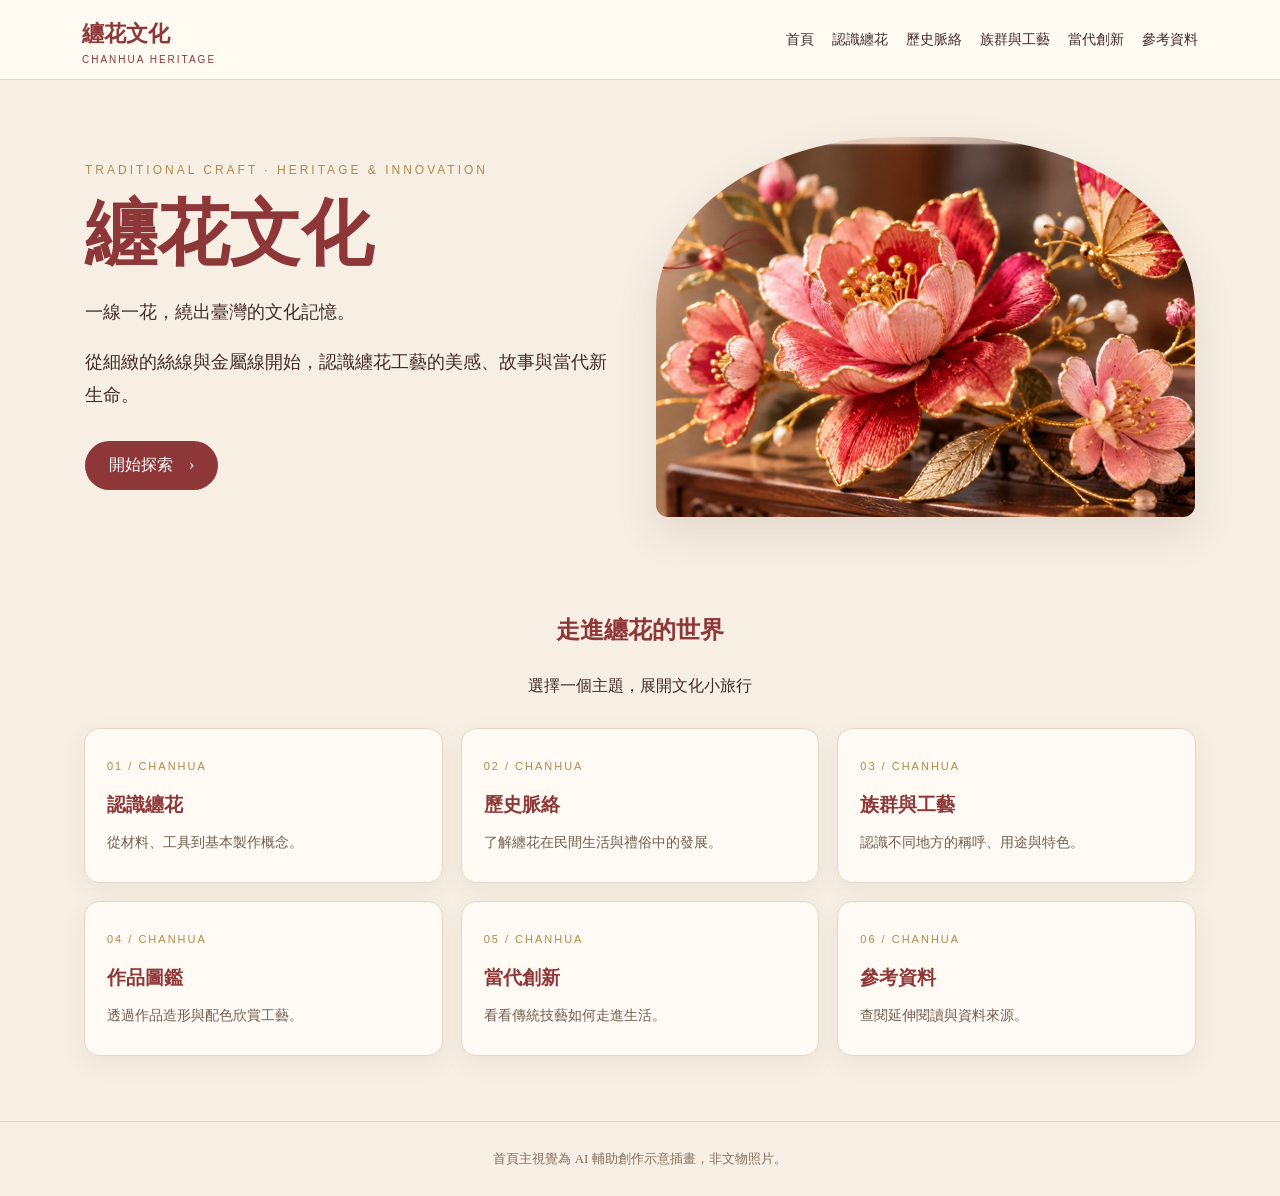
==== commit 05ea3db5: "Add files via upload" ====
--- a/index.html
+++ b/index.html
@@ -1 +1 @@
-<!doctype html><html lang="zh-Hant"><meta charset="utf-8"><meta name="viewport" content="width=device-width,initial-scale=1"><title>纏花文化｜傳承與創新</title><link rel="stylesheet" href="style.css"><body><header class="topbar"><div class="nav"><a class="brand" href="index.html">纏花文化<small>CHANHUA HERITAGE</small></a><nav class="links"><a href="index.html">首頁</a><a href="about.html">認識纏花</a><a href="history.html">歷史脈絡</a><a href="groups.html">族群與工藝</a><a href="gallery.html">作品圖鑑</a><a href="modern.html">當代創新</a><a href="references.html">參考資料</a></nav></div></header><main><section class="hero"><div><div class="kicker">TRADITIONAL CRAFT · HERITAGE & INNOVATION</div><h1>纏花文化</h1><p>一線一花，繞出臺灣的文化記憶。</p><p>從細緻的絲線與金屬線開始，認識纏花工藝的美感、故事與當代新生命。</p><a class="btn" href="about.html">開始探索　›</a></div><div class="hero-art"><img src="assets/hero-illustration.jpg" alt="纏花花朵藝術示意插畫"></div></section><section class="wrap"><div class="section-title"><h2>走進纏花的世界</h2><p>選擇一個主題，展開文化小旅行</p></div><div class="cards"><a class="card" href="about.html"><span class="num">01 / CHANHUA</span><h3>認識纏花</h3><p>從材料、工具到基本製作概念。</p></a><a class="card" href="history.html"><span class="num">02 / CHANHUA</span><h3>歷史脈絡</h3><p>了解纏花在民間生活與禮俗中的發展。</p></a><a class="card" href="groups.html"><span class="num">03 / CHANHUA</span><h3>族群與工藝</h3><p>認識不同地方的稱呼、用途與特色。</p></a><a class="card" href="gallery.html"><span class="num">04 / CHANHUA</span><h3>作品圖鑑</h3><p>透過作品造形與配色欣賞工藝。</p></a><a class="card" href="modern.html"><span class="num">05 / CHANHUA</span><h3>當代創新</h3><p>看看傳統技藝如何走進生活。</p></a><a class="card" href="references.html"><span class="num">06 / CHANHUA</span><h3>參考資料</h3><p>查閱延伸閱讀與資料來源。</p></a></div></section></main><footer class="footer">首頁主視覺為 AI 輔助創作示意插畫，非文物照片。</footer></body></html>+<!doctype html><html lang="zh-Hant"><meta charset="utf-8"><meta name="viewport" content="width=device-width,initial-scale=1"><title>纏花文化｜傳承與創新</title><link rel="stylesheet" href="style.css"><body><header class="topbar"><div class="nav"><a class="brand" href="index.html">纏花文化<small>CHANHUA HERITAGE</small></a><nav class="links"><a href="index.html">首頁</a><a href="about.html">認識纏花</a><a href="history.html">歷史脈絡</a><a href="groups.html">族群與工藝</a><a href="modern.html">當代創新</a><a href="references.html">參考資料</a></nav></div></header><main><section class="hero"><div><div class="kicker">TRADITIONAL CRAFT · HERITAGE & INNOVATION</div><h1>纏花文化</h1><p>一線一花，繞出臺灣的文化記憶。</p><p>從細緻的絲線與金屬線開始，認識纏花工藝的美感、故事與當代新生命。</p><a class="btn" href="about.html">開始探索　›</a></div><div class="hero-art"><img src="assets/hero-illustration.jpg" alt="纏花花朵藝術示意插畫"></div></section><section class="wrap"><div class="section-title"><h2>走進纏花的世界</h2><p>選擇一個主題，展開文化小旅行</p></div><div class="cards"><a class="card" href="about.html"><span class="num">01 / CHANHUA</span><h3>認識纏花</h3><p>從材料、工具到基本製作概念。</p></a><a class="card" href="history.html"><span class="num">02 / CHANHUA</span><h3>歷史脈絡</h3><p>了解纏花在民間生活與禮俗中的發展。</p></a><a class="card" href="groups.html"><span class="num">03 / CHANHUA</span><h3>族群與工藝</h3><p>認識不同地方的稱呼、用途與特色。</p></a><a class="card" href="gallery.html"><span class="num">04 / CHANHUA</span><h3>作品圖鑑</h3><p>透過作品造形與配色欣賞工藝。</p></a><a class="card" href="modern.html"><span class="num">05 / CHANHUA</span><h3>當代創新</h3><p>看看傳統技藝如何走進生活。</p></a><a class="card" href="references.html"><span class="num">06 / CHANHUA</span><h3>參考資料</h3><p>查閱延伸閱讀與資料來源。</p></a></div></section></main><footer class="footer">首頁主視覺為 AI 輔助創作示意插畫，非文物照片。</footer></body></html>
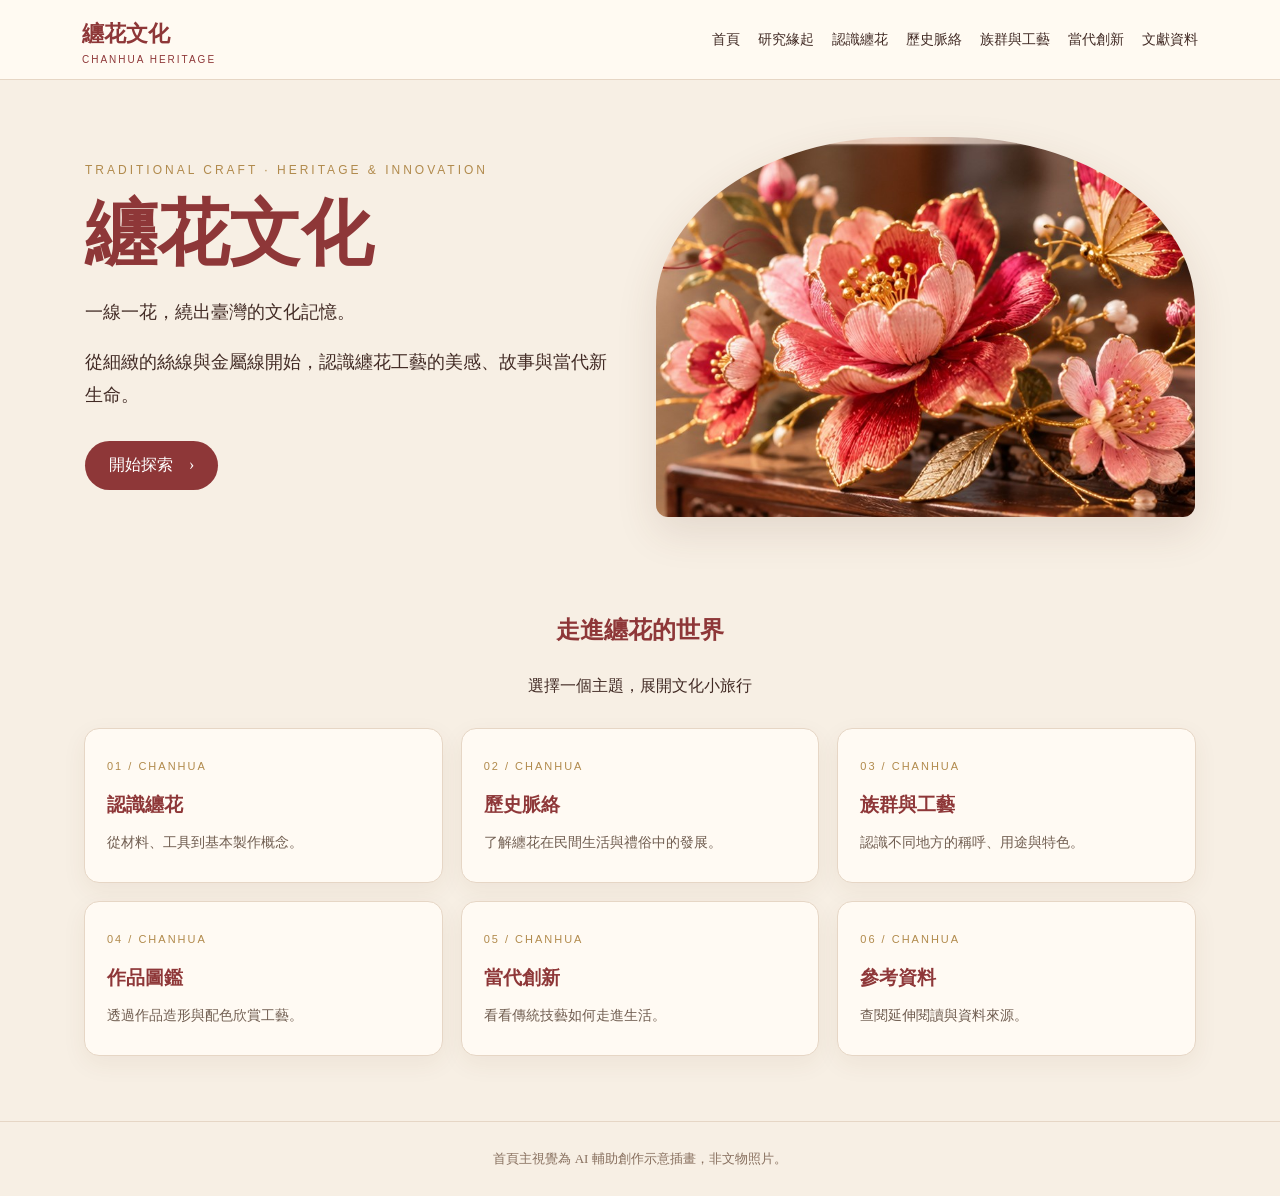
==== commit 0b69b6c8: "Add files via upload" ====
--- a/index.html
+++ b/index.html
@@ -1 +1,2 @@
-<!doctype html><html lang="zh-Hant"><meta charset="utf-8"><meta name="viewport" content="width=device-width,initial-scale=1"><title>纏花文化｜傳承與創新</title><link rel="stylesheet" href="style.css"><body><header class="topbar"><div class="nav"><a class="brand" href="index.html">纏花文化<small>CHANHUA HERITAGE</small></a><nav class="links"><a href="index.html">首頁</a><a href="about.html">認識纏花</a><a href="history.html">歷史脈絡</a><a href="groups.html">族群與工藝</a><a href="modern.html">當代創新</a><a href="references.html">參考資料</a></nav></div></header><main><section class="hero"><div><div class="kicker">TRADITIONAL CRAFT · HERITAGE & INNOVATION</div><h1>纏花文化</h1><p>一線一花，繞出臺灣的文化記憶。</p><p>從細緻的絲線與金屬線開始，認識纏花工藝的美感、故事與當代新生命。</p><a class="btn" href="about.html">開始探索　›</a></div><div class="hero-art"><img src="assets/hero-illustration.jpg" alt="纏花花朵藝術示意插畫"></div></section><section class="wrap"><div class="section-title"><h2>走進纏花的世界</h2><p>選擇一個主題，展開文化小旅行</p></div><div class="cards"><a class="card" href="about.html"><span class="num">01 / CHANHUA</span><h3>認識纏花</h3><p>從材料、工具到基本製作概念。</p></a><a class="card" href="history.html"><span class="num">02 / CHANHUA</span><h3>歷史脈絡</h3><p>了解纏花在民間生活與禮俗中的發展。</p></a><a class="card" href="groups.html"><span class="num">03 / CHANHUA</span><h3>族群與工藝</h3><p>認識不同地方的稱呼、用途與特色。</p></a><a class="card" href="gallery.html"><span class="num">04 / CHANHUA</span><h3>作品圖鑑</h3><p>透過作品造形與配色欣賞工藝。</p></a><a class="card" href="modern.html"><span class="num">05 / CHANHUA</span><h3>當代創新</h3><p>看看傳統技藝如何走進生活。</p></a><a class="card" href="references.html"><span class="num">06 / CHANHUA</span><h3>參考資料</h3><p>查閱延伸閱讀與資料來源。</p></a></div></section></main><footer class="footer">首頁主視覺為 AI 輔助創作示意插畫，非文物照片。</footer></body></html>+<!doctype html><html lang="zh-Hant"><meta charset="utf-8"><meta name="viewport" content="width=device-width,initial-scale=1"><title>纏花文化｜傳承與創新</title><link rel="stylesheet" href="style.css"><body><header class="topbar"><div class="nav"><a class="brand" href="index.html">纏花文化<small>CHANHUA HERITAGE</small></a><nav class="links"><a href="index.html">首頁</a>
+<a href="research.html">研究緣起</a><a href="about.html">認識纏花</a><a href="history.html">歷史脈絡</a><a href="groups.html">族群與工藝</a><a href="modern.html">當代創新</a><a href="references.html">文獻資料</a></nav></div></header><main><section class="hero"><div><div class="kicker">TRADITIONAL CRAFT · HERITAGE & INNOVATION</div><h1>纏花文化</h1><p>一線一花，繞出臺灣的文化記憶。</p><p>從細緻的絲線與金屬線開始，認識纏花工藝的美感、故事與當代新生命。</p><a class="btn" href="about.html">開始探索　›</a></div><div class="hero-art"><img src="assets/hero-illustration.jpg" alt="纏花花朵藝術示意插畫"></div></section><section class="wrap"><div class="section-title"><h2>走進纏花的世界</h2><p>選擇一個主題，展開文化小旅行</p></div><div class="cards"><a class="card" href="about.html"><span class="num">01 / CHANHUA</span><h3>認識纏花</h3><p>從材料、工具到基本製作概念。</p></a><a class="card" href="history.html"><span class="num">02 / CHANHUA</span><h3>歷史脈絡</h3><p>了解纏花在民間生活與禮俗中的發展。</p></a><a class="card" href="groups.html"><span class="num">03 / CHANHUA</span><h3>族群與工藝</h3><p>認識不同地方的稱呼、用途與特色。</p></a><a class="card" href="gallery.html"><span class="num">04 / CHANHUA</span><h3>作品圖鑑</h3><p>透過作品造形與配色欣賞工藝。</p></a><a class="card" href="modern.html"><span class="num">05 / CHANHUA</span><h3>當代創新</h3><p>看看傳統技藝如何走進生活。</p></a><a class="card" href="references.html"><span class="num">06 / CHANHUA</span><h3>參考資料</h3><p>查閱延伸閱讀與資料來源。</p></a></div></section></main><footer class="footer">首頁主視覺為 AI 輔助創作示意插畫，非文物照片。</footer></body></html>
